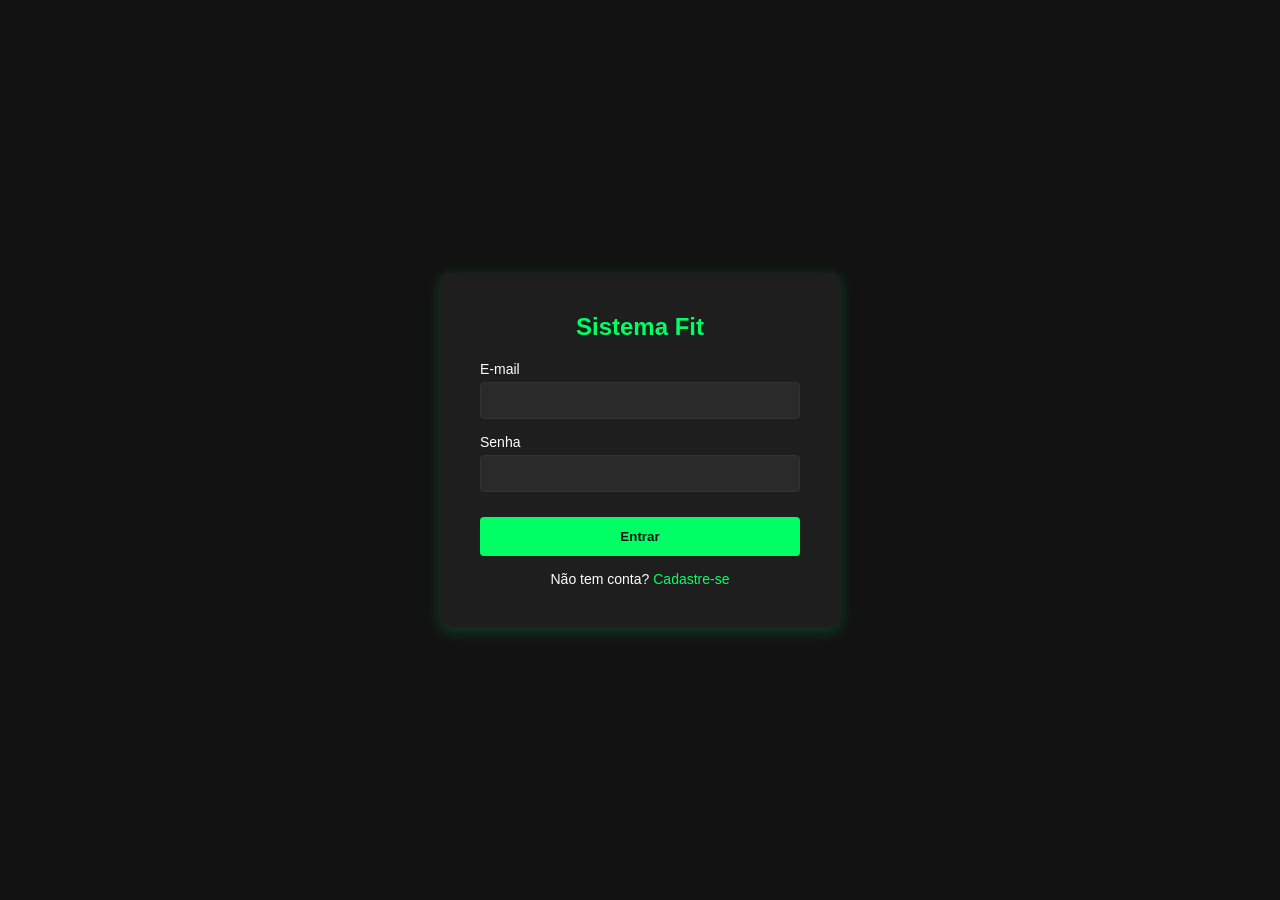
==== index.html @ 92ebaecf "feito o sistema de login" ====
<!DOCTYPE html>
<html lang="pt-BR">
<head>
  <meta charset="UTF-8">
  <title>Academia - Login</title>
  <link rel="stylesheet" href="style.css">
  <!-- Puxando o JavaScript externo -->
  <script src="login.js" defer></script>
</head>
<body>

  <div class="container">
    <h2>Sistema Fit</h2>
    
    <form id="formLogin">
      <div class="form-group">
        <label>E-mail</label>
        <input type="email" id="email" required>
      </div>

      <div class="form-group">
        <label>Senha</label>
        <input type="password" id="senha" required>
      </div>

      <button type="submit">Entrar</button>
    </form>

    <div id="mensagem" class="mensagem"></div>

    <p>Não tem conta? <a href="cadastro.html">Cadastre-se</a></p>
  </div>

</body>
</html>
---- style.css ----
* {
  margin: 0;
  padding: 0;
  box-sizing: border-box;
  font-family: 'Segoe UI', Tahoma, Geneva, Verdana, sans-serif;
}

body {
  background-color: #121212;
  color: #ffffff;
  display: flex;
  justify-content: center;
  align-items: center;
  height: 100vh;
}

.container {
  background-color: #1e1e1e;
  padding: 40px;
  border-radius: 8px;
  box-shadow: 0 4px 15px rgba(0, 255, 100, 0.2);
  width: 100%;
  max-width: 400px;
}

h2 {
  text-align: center;
  margin-bottom: 20px;
  color: #00ff64; /* Verde Neon */
}

.form-group {
  margin-bottom: 15px;
}

label {
  display: block;
  margin-bottom: 5px;
  font-size: 14px;
}

input[type="text"],
input[type="email"],
input[type="password"],
select {
  width: 100%;
  padding: 10px;
  border: 1px solid #333;
  border-radius: 4px;
  background-color: #2a2a2a;
  color: white;
}

button {
  width: 100%;
  padding: 12px;
  background-color: #00ff64;
  color: #121212;
  border: none;
  border-radius: 4px;
  font-weight: bold;
  cursor: pointer;
  margin-top: 10px;
  transition: 0.3s;
}

button:hover {
  background-color: #00cc50;
}

p {
  text-align: center;
  margin-top: 15px;
  font-size: 14px;
}

a {
  color: #00ff64;
  text-decoration: none;
}

a:hover {
  text-decoration: underline;
}

.mensagem {
  text-align: center;
  margin-top: 10px;
  font-weight: bold;
}
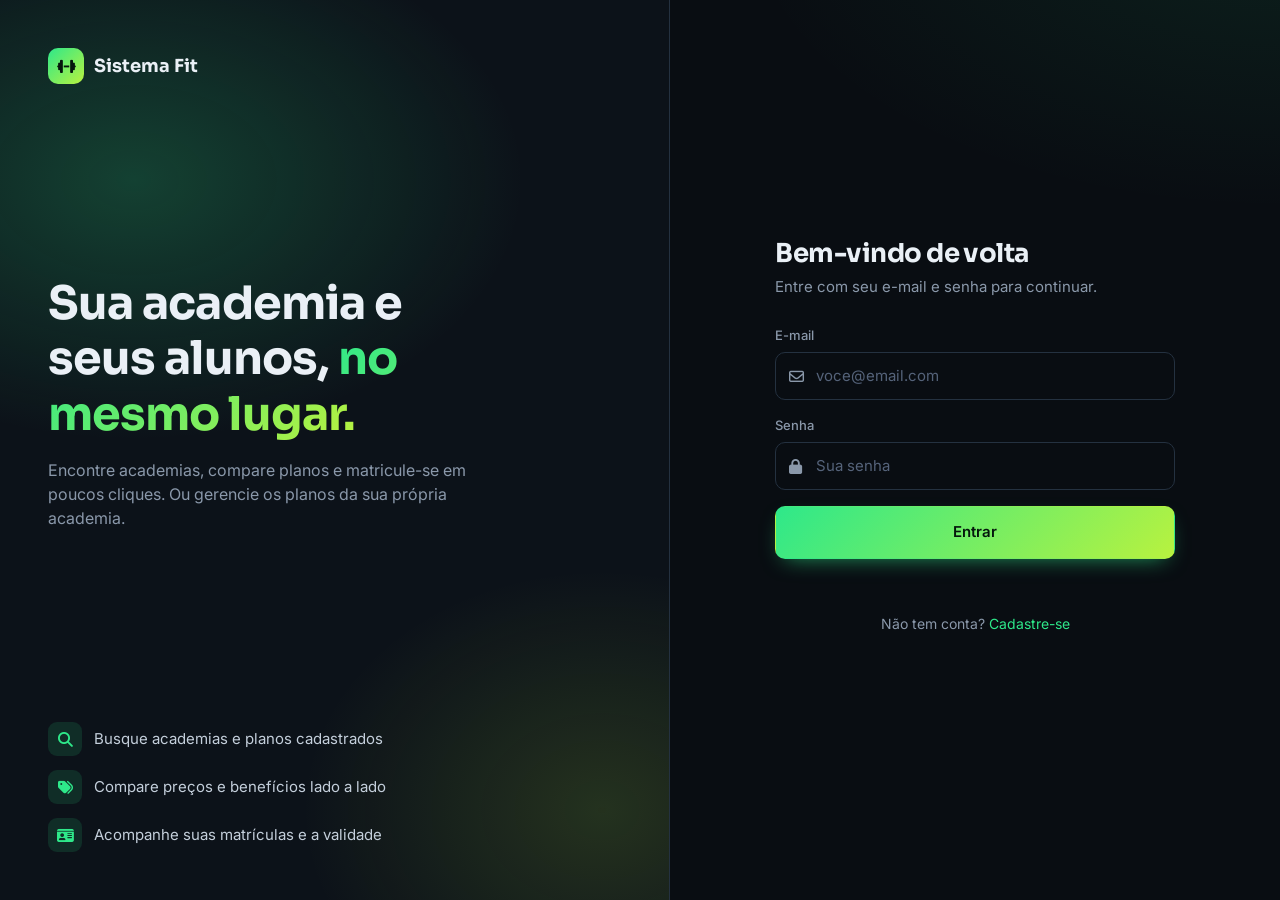
==== commit 39c90e52: "projeto atualizado" ====
--- a/index.html
+++ b/index.html
@@ -2,34 +2,71 @@
 <html lang="pt-BR">
 <head>
   <meta charset="UTF-8">
-  <title>Academia - Login</title>
+  <meta name="viewport" content="width=device-width, initial-scale=1.0">
+  <title>Sistema Fit - Login</title>
+  <link href="https://fonts.googleapis.com/css2?family=Inter:wght@400;500;600;700&family=Sora:wght@600;700&display=swap" rel="stylesheet">
+  <link rel="stylesheet" href="https://cdnjs.cloudflare.com/ajax/libs/font-awesome/6.5.1/css/all.min.css">
   <link rel="stylesheet" href="style.css">
   <!-- Puxando o JavaScript externo -->
   <script src="login.js" defer></script>
 </head>
 <body>
 
-  <div class="container">
-    <h2>Sistema Fit</h2>
-    
-    <form id="formLogin">
-      <div class="form-group">
-        <label>E-mail</label>
-        <input type="email" id="email" required>
+  <div class="auth">
+    <aside class="auth-hero">
+      <a class="brand" href="index.html">
+        <span class="brand-mark"><i class="fa-solid fa-dumbbell"></i></span>
+        Sistema Fit
+      </a>
+
+      <div>
+        <h1>Sua academia e seus alunos, <span>no mesmo lugar.</span></h1>
+        <p>Encontre academias, compare planos e matricule-se em poucos cliques. Ou gerencie os planos da sua própria academia.</p>
       </div>
 
-      <div class="form-group">
-        <label>Senha</label>
-        <input type="password" id="senha" required>
+      <ul class="auth-points">
+        <li><i class="fa-solid fa-magnifying-glass"></i> Busque academias e planos cadastrados</li>
+        <li><i class="fa-solid fa-tags"></i> Compare preços e benefícios lado a lado</li>
+        <li><i class="fa-solid fa-id-card"></i> Acompanhe suas matrículas e a validade</li>
+      </ul>
+    </aside>
+
+    <main class="auth-main">
+      <div class="auth-card">
+        <a class="brand" href="index.html">
+          <span class="brand-mark"><i class="fa-solid fa-dumbbell"></i></span>
+          Sistema Fit
+        </a>
+
+        <h2>Bem-vindo de volta</h2>
+        <p>Entre com seu e-mail e senha para continuar.</p>
+
+        <form id="formLogin">
+          <div class="field">
+            <label for="email">E-mail</label>
+            <div class="input-icon">
+              <i class="fa-regular fa-envelope"></i>
+              <input type="email" id="email" placeholder="voce@email.com" autocomplete="email" required>
+            </div>
+          </div>
+
+          <div class="field">
+            <label for="senha">Senha</label>
+            <div class="input-icon">
+              <i class="fa-solid fa-lock"></i>
+              <input type="password" id="senha" placeholder="Sua senha" autocomplete="current-password" required>
+            </div>
+          </div>
+
+          <button type="submit" class="btn btn-primary btn-lg btn-block">Entrar</button>
+        </form>
+
+        <div id="mensagem" class="form-msg" role="status"></div>
+
+        <p class="auth-alt">Não tem conta? <a href="cadastro.html">Cadastre-se</a></p>
       </div>
-
-      <button type="submit">Entrar</button>
-    </form>
-
-    <div id="mensagem" class="mensagem"></div>
-
-    <p>Não tem conta? <a href="cadastro.html">Cadastre-se</a></p>
+    </main>
   </div>
 
 </body>
-</html>+</html>
--- a/style.css
+++ b/style.css
@@ -1,90 +1,1067 @@
-* {
+/* ==========================================================================
+   Sistema Fit — estilos compartilhados por todas as páginas
+   ========================================================================== */
+
+:root {
+  --bg: #090d12;
+  --surface: #111821;
+  --surface-2: #18212c;
+  --surface-3: #202b38;
+  --border: #243140;
+  --border-strong: #34455a;
+  --text: #eaf0f6;
+  --muted: #8a98aa;
+  --accent: #2ee88a;
+  --accent-2: #b8f23f;
+  --accent-ink: #05170d;
+  --accent-soft: rgba(46, 232, 138, 0.12);
+  --danger: #ff6170;
+  --danger-soft: rgba(255, 97, 112, 0.12);
+  --warn: #f6bd4b;
+  --warn-soft: rgba(246, 189, 75, 0.12);
+  --info: #62b0ff;
+  --info-soft: rgba(98, 176, 255, 0.12);
+  --radius: 14px;
+  --radius-sm: 10px;
+  --shadow: 0 18px 40px -18px rgba(0, 0, 0, 0.7);
+  --gradient: linear-gradient(135deg, var(--accent) 0%, var(--accent-2) 100%);
+  --font: 'Inter', 'Segoe UI', system-ui, sans-serif;
+  --font-display: 'Sora', 'Inter', 'Segoe UI', system-ui, sans-serif;
+}
+
+*,
+*::before,
+*::after {
   margin: 0;
   padding: 0;
   box-sizing: border-box;
-  font-family: 'Segoe UI', Tahoma, Geneva, Verdana, sans-serif;
+}
+
+[hidden] {
+  display: none !important;
 }
 
 body {
-  background-color: #121212;
-  color: #ffffff;
-  display: flex;
+  min-height: 100vh;
+  font-family: var(--font);
+  font-size: 15px;
+  line-height: 1.5;
+  color: var(--text);
+  background:
+    radial-gradient(900px 500px at 100% -10%, rgba(46, 232, 138, 0.09), transparent 60%),
+    radial-gradient(700px 500px at -10% 110%, rgba(98, 176, 255, 0.07), transparent 60%),
+    var(--bg);
+  background-attachment: fixed;
+  -webkit-font-smoothing: antialiased;
+}
+
+h1, h2, h3, h4 {
+  font-family: var(--font-display);
+  line-height: 1.2;
+  letter-spacing: -0.02em;
+}
+
+a {
+  color: var(--accent);
+  text-decoration: none;
+}
+
+a:hover {
+  text-decoration: underline;
+}
+
+button, input, select, textarea {
+  font: inherit;
+  color: inherit;
+}
+
+:focus-visible {
+  outline: 2px solid var(--accent);
+  outline-offset: 2px;
+}
+
+mark {
+  background: var(--accent-soft);
+  color: var(--accent);
+  border-radius: 4px;
+  padding: 0 2px;
+}
+
+h1 > i, h2 > i, h3 > i { margin-right: 8px; }
+
+.muted { color: var(--muted); }
+.small { font-size: 13px; }
+.center { text-align: center; }
+
+/* --- Marca ---------------------------------------------------------------- */
+
+.brand {
+  display: inline-flex;
+  align-items: center;
+  gap: 10px;
+  font-family: var(--font-display);
+  font-weight: 700;
+  font-size: 18px;
+  color: var(--text);
+}
+
+.brand:hover { text-decoration: none; }
+
+.brand-mark {
+  display: grid;
+  place-items: center;
+  width: 36px;
+  height: 36px;
+  border-radius: 10px;
+  background: var(--gradient);
+  color: var(--accent-ink);
+  font-size: 15px;
+}
+
+.brand small {
+  display: block;
+  font-family: var(--font);
+  font-weight: 500;
+  font-size: 12px;
+  color: var(--muted);
+  letter-spacing: 0;
+}
+
+/* --- Botões --------------------------------------------------------------- */
+
+.btn {
+  display: inline-flex;
+  align-items: center;
   justify-content: center;
-  align-items: center;
-  height: 100vh;
-}
-
-.container {
-  background-color: #1e1e1e;
-  padding: 40px;
+  gap: 8px;
+  padding: 11px 18px;
+  border: 1px solid transparent;
+  border-radius: var(--radius-sm);
+  font-weight: 600;
+  font-size: 14px;
+  cursor: pointer;
+  white-space: nowrap;
+  transition: transform 0.15s, background 0.15s, border-color 0.15s, box-shadow 0.15s, opacity 0.15s;
+}
+
+.btn:hover { text-decoration: none; }
+.btn:active { transform: scale(0.98); }
+.btn:disabled { opacity: 0.55; cursor: not-allowed; transform: none; }
+
+.btn-primary {
+  background: var(--gradient);
+  color: var(--accent-ink);
+  box-shadow: 0 8px 22px -10px rgba(46, 232, 138, 0.7);
+}
+
+.btn-primary:hover:not(:disabled) { box-shadow: 0 10px 28px -8px rgba(46, 232, 138, 0.85); }
+
+.btn-ghost {
+  background: transparent;
+  border-color: var(--border-strong);
+  color: var(--text);
+}
+
+.btn-ghost:hover:not(:disabled) { background: var(--surface-2); }
+
+.btn-danger {
+  background: var(--danger-soft);
+  border-color: rgba(255, 97, 112, 0.35);
+  color: var(--danger);
+}
+
+.btn-danger:hover:not(:disabled) { background: var(--danger); color: #fff; }
+
+.btn-link {
+  padding: 6px 0;
+  background: none;
+  border: none;
+  color: var(--muted);
+}
+
+.btn-link:hover { color: var(--text); }
+
+.btn-sm { padding: 7px 12px; font-size: 13px; border-radius: 8px; }
+.btn-block { width: 100%; }
+.btn-lg { padding: 14px 20px; font-size: 15px; }
+
+.btn-icon {
+  width: 34px;
+  height: 34px;
+  padding: 0;
   border-radius: 8px;
-  box-shadow: 0 4px 15px rgba(0, 255, 100, 0.2);
+}
+
+/* --- Formulários ---------------------------------------------------------- */
+
+.field { margin-bottom: 16px; }
+
+.field label {
+  display: block;
+  margin-bottom: 6px;
+  font-size: 13px;
+  font-weight: 500;
+  color: var(--muted);
+}
+
+.field .hint {
+  margin-top: 6px;
+  font-size: 12px;
+  color: var(--muted);
+}
+
+.input,
+.field input,
+.field select,
+.field textarea {
+  width: 100%;
+  padding: 12px 14px;
+  border: 1px solid var(--border);
+  border-radius: var(--radius-sm);
+  background: var(--bg);
+  color: var(--text);
+  transition: border-color 0.15s, box-shadow 0.15s;
+}
+
+.field textarea { resize: vertical; min-height: 96px; }
+
+.input::placeholder,
+.field input::placeholder,
+.field textarea::placeholder { color: #55637a; }
+
+.input:focus,
+.field input:focus,
+.field select:focus,
+.field textarea:focus {
+  outline: none;
+  border-color: var(--accent);
+  box-shadow: 0 0 0 3px var(--accent-soft);
+}
+
+.field-row {
+  display: grid;
+  grid-template-columns: 1fr 1fr;
+  gap: 12px;
+}
+
+.input-icon { position: relative; }
+
+.input-icon > i {
+  position: absolute;
+  left: 14px;
+  top: 50%;
+  transform: translateY(-50%);
+  color: var(--muted);
+  pointer-events: none;
+}
+
+.input-icon input { padding-left: 40px; }
+
+.form-msg {
+  min-height: 20px;
+  margin-top: 12px;
+  font-size: 14px;
+  font-weight: 500;
+  text-align: center;
+}
+
+.form-msg.ok { color: var(--accent); }
+.form-msg.erro { color: var(--danger); }
+
+/* --- Telas de login / cadastro ------------------------------------------- */
+
+.auth {
+  display: grid;
+  grid-template-columns: 1.1fr 1fr;
+  min-height: 100vh;
+}
+
+.auth-hero {
+  position: relative;
+  display: flex;
+  flex-direction: column;
+  justify-content: space-between;
+  padding: 48px;
+  overflow: hidden;
+  background:
+    radial-gradient(600px 400px at 20% 20%, rgba(46, 232, 138, 0.22), transparent 65%),
+    radial-gradient(500px 400px at 90% 90%, rgba(184, 242, 63, 0.14), transparent 60%),
+    #0c1219;
+  border-right: 1px solid var(--border);
+}
+
+.auth-hero h1 {
+  max-width: 460px;
+  font-size: clamp(32px, 3.6vw, 46px);
+}
+
+.auth-hero h1 span {
+  background: var(--gradient);
+  -webkit-background-clip: text;
+  background-clip: text;
+  color: transparent;
+}
+
+.auth-hero p {
+  max-width: 420px;
+  margin-top: 16px;
+  color: var(--muted);
+  font-size: 16px;
+}
+
+.auth-points {
+  display: grid;
+  gap: 14px;
+  list-style: none;
+}
+
+.auth-points li {
+  display: flex;
+  align-items: center;
+  gap: 12px;
+  color: #c4cfdb;
+}
+
+.auth-points i {
+  display: grid;
+  place-items: center;
+  width: 34px;
+  height: 34px;
+  border-radius: 9px;
+  background: var(--accent-soft);
+  color: var(--accent);
+}
+
+.auth-main {
+  display: flex;
+  align-items: center;
+  justify-content: center;
+  padding: 32px 20px;
+}
+
+.auth-card {
   width: 100%;
   max-width: 400px;
 }
 
-h2 {
+.auth-card h2 { font-size: 26px; }
+.auth-card > p { margin: 6px 0 28px; color: var(--muted); }
+.auth-card .auth-alt { margin-top: 22px; text-align: center; color: var(--muted); font-size: 14px; }
+.auth-card .brand { display: none; margin-bottom: 28px; }
+
+/* Seletor de tipo de conta (cadastro) */
+.choice {
+  display: grid;
+  grid-template-columns: 1fr 1fr;
+  gap: 10px;
+}
+
+.choice label {
+  display: flex;
+  flex-direction: column;
+  gap: 4px;
+  margin: 0;
+  padding: 14px;
+  border: 1px solid var(--border);
+  border-radius: var(--radius-sm);
+  background: var(--bg);
+  color: var(--text);
+  cursor: pointer;
+  transition: border-color 0.15s, background 0.15s;
+}
+
+.choice label i { color: var(--accent); font-size: 18px; margin-bottom: 4px; }
+.choice label strong { font-size: 14px; }
+.choice label span { font-size: 12px; color: var(--muted); }
+.choice input { position: absolute; opacity: 0; pointer-events: none; }
+.choice label:has(input:checked) { border-color: var(--accent); background: var(--accent-soft); }
+.choice label:has(input:focus-visible) { outline: 2px solid var(--accent); outline-offset: 2px; }
+
+/* --- Barra superior dos painéis ------------------------------------------ */
+
+.topbar {
+  position: sticky;
+  top: 0;
+  z-index: 50;
+  display: flex;
+  align-items: center;
+  gap: 24px;
+  padding: 14px 32px;
+  background: rgba(9, 13, 18, 0.82);
+  backdrop-filter: blur(14px);
+  border-bottom: 1px solid var(--border);
+}
+
+.topbar-nav {
+  display: flex;
+  gap: 4px;
+  margin-right: auto;
+}
+
+.topbar-nav button {
+  display: inline-flex;
+  align-items: center;
+  gap: 8px;
+  padding: 8px 14px;
+  border: none;
+  border-radius: 9px;
+  background: transparent;
+  color: var(--muted);
+  font-weight: 500;
+  font-size: 14px;
+  cursor: pointer;
+  transition: background 0.15s, color 0.15s;
+}
+
+.topbar-nav button:hover { color: var(--text); background: var(--surface-2); }
+.topbar-nav button.ativo { color: var(--accent); background: var(--accent-soft); }
+
+.topbar-user {
+  display: flex;
+  align-items: center;
+  gap: 12px;
+  margin-left: auto;
+}
+
+.topbar-nav + .topbar-user { margin-left: 0; }
+
+.user-chip {
+  display: flex;
+  align-items: center;
+  gap: 10px;
+  font-size: 14px;
+  font-weight: 500;
+}
+
+.avatar {
+  display: grid;
+  place-items: center;
+  flex-shrink: 0;
+  width: 44px;
+  height: 44px;
+  border-radius: 12px;
+  background: var(--accent-soft);
+  border: 1px solid rgba(46, 232, 138, 0.25);
+  color: var(--accent);
+  font-family: var(--font-display);
+  font-weight: 700;
+  font-size: 15px;
+}
+
+.avatar-sm { width: 34px; height: 34px; border-radius: 50%; font-size: 12px; }
+.avatar-lg { width: 64px; height: 64px; border-radius: 16px; font-size: 22px; }
+
+/* --- Estrutura da página -------------------------------------------------- */
+
+.page {
+  width: 100%;
+  max-width: 1160px;
+  margin: 0 auto;
+  padding: 36px 24px 72px;
+}
+
+.page-narrow { max-width: 960px; }
+
+.page-head {
+  display: flex;
+  align-items: flex-end;
+  justify-content: space-between;
+  gap: 16px;
+  flex-wrap: wrap;
+  margin-bottom: 24px;
+}
+
+.page-head h1 { font-size: 28px; }
+.page-head p { margin-top: 6px; color: var(--muted); }
+
+.section-title {
+  display: flex;
+  align-items: center;
+  justify-content: space-between;
+  gap: 12px;
+  margin: 36px 0 16px;
+}
+
+.section-title h2 { font-size: 19px; }
+
+.card {
+  background: var(--surface);
+  border: 1px solid var(--border);
+  border-radius: var(--radius);
+  padding: 24px;
+}
+
+.card h2 { font-size: 18px; }
+.card-sub { margin: 4px 0 20px; color: var(--muted); font-size: 14px; }
+
+.grid {
+  display: grid;
+  grid-template-columns: repeat(auto-fill, minmax(290px, 1fr));
+  gap: 18px;
+}
+
+.split {
+  display: grid;
+  grid-template-columns: 380px 1fr;
+  gap: 20px;
+  align-items: start;
+}
+
+/* --- Selos ---------------------------------------------------------------- */
+
+.badge {
+  display: inline-flex;
+  align-items: center;
+  gap: 6px;
+  padding: 4px 10px;
+  border-radius: 999px;
+  background: var(--surface-3);
+  color: #c4cfdb;
+  font-size: 12px;
+  font-weight: 600;
+  white-space: nowrap;
+}
+
+.badge-ok { background: var(--accent-soft); color: var(--accent); }
+.badge-warn { background: var(--warn-soft); color: var(--warn); }
+.badge-danger { background: var(--danger-soft); color: var(--danger); }
+.badge-info { background: var(--info-soft); color: var(--info); }
+
+.chips { display: flex; flex-wrap: wrap; gap: 6px; }
+
+/* --- Indicadores ---------------------------------------------------------- */
+
+.stats {
+  display: grid;
+  grid-template-columns: repeat(auto-fit, minmax(200px, 1fr));
+  gap: 16px;
+  margin-bottom: 24px;
+}
+
+.stat {
+  display: flex;
+  align-items: center;
+  gap: 14px;
+  padding: 18px 20px;
+  background: var(--surface);
+  border: 1px solid var(--border);
+  border-radius: var(--radius);
+}
+
+.stat-icon {
+  display: grid;
+  place-items: center;
+  width: 44px;
+  height: 44px;
+  border-radius: 12px;
+  background: var(--accent-soft);
+  color: var(--accent);
+  font-size: 17px;
+}
+
+.stat-icon.info { background: var(--info-soft); color: var(--info); }
+.stat-icon.warn { background: var(--warn-soft); color: var(--warn); }
+
+.stat span { display: block; font-size: 13px; color: var(--muted); }
+.stat strong { font-family: var(--font-display); font-size: 24px; line-height: 1.2; }
+
+/* --- Busca ---------------------------------------------------------------- */
+
+.hero {
+  padding: 18px 0 8px;
   text-align: center;
+}
+
+.hero h1 { font-size: clamp(28px, 4vw, 40px); }
+
+.hero h1 span {
+  background: var(--gradient);
+  -webkit-background-clip: text;
+  background-clip: text;
+  color: transparent;
+}
+
+.hero p { margin-top: 10px; color: var(--muted); font-size: 16px; }
+
+.search {
+  position: relative;
+  max-width: 640px;
+  margin: 28px auto 0;
+}
+
+.search input {
+  width: 100%;
+  padding: 17px 52px;
+  border: 1px solid var(--border-strong);
+  border-radius: 16px;
+  background: var(--surface);
+  font-size: 16px;
+  box-shadow: var(--shadow);
+  transition: border-color 0.15s, box-shadow 0.15s;
+}
+
+.search input::placeholder { color: #5d6b80; }
+
+.search input:focus {
+  outline: none;
+  border-color: var(--accent);
+  box-shadow: 0 0 0 4px var(--accent-soft), var(--shadow);
+}
+
+.search > i {
+  position: absolute;
+  left: 20px;
+  top: 50%;
+  transform: translateY(-50%);
+  color: var(--muted);
+}
+
+.search-clear {
+  position: absolute;
+  right: 12px;
+  top: 50%;
+  transform: translateY(-50%);
+  width: 32px;
+  height: 32px;
+  border: none;
+  border-radius: 50%;
+  background: var(--surface-3);
+  color: var(--muted);
+  cursor: pointer;
+}
+
+.search-clear:hover { color: var(--text); }
+
+.results-bar {
+  display: flex;
+  align-items: center;
+  justify-content: space-between;
+  min-height: 24px;
+  margin: 32px 0 14px;
+  color: var(--muted);
+  font-size: 14px;
+}
+
+/* --- Cartão de academia --------------------------------------------------- */
+
+.gym-card {
+  display: flex;
+  flex-direction: column;
+  gap: 16px;
+  padding: 20px;
+  background: var(--surface);
+  border: 1px solid var(--border);
+  border-radius: var(--radius);
+  text-align: left;
+  cursor: pointer;
+  transition: transform 0.18s, border-color 0.18s, box-shadow 0.18s;
+}
+
+.gym-card:hover {
+  transform: translateY(-3px);
+  border-color: rgba(46, 232, 138, 0.5);
+  box-shadow: var(--shadow);
+}
+
+.gym-head { display: flex; align-items: center; gap: 12px; min-width: 0; }
+.gym-head > div:nth-child(2) { min-width: 0; flex: 1; }
+.gym-head h3 { font-size: 17px; overflow-wrap: anywhere; }
+.gym-head p { font-size: 13px; color: var(--muted); overflow: hidden; text-overflow: ellipsis; white-space: nowrap; }
+
+.gym-foot {
+  display: flex;
+  align-items: flex-end;
+  justify-content: space-between;
+  gap: 12px;
+  margin-top: auto;
+  padding-top: 16px;
+  border-top: 1px solid var(--border);
+}
+
+.gym-foot div span { display: block; font-size: 12px; color: var(--muted); }
+.gym-foot strong { font-family: var(--font-display); font-size: 19px; }
+
+/* --- Página da academia e planos ----------------------------------------- */
+
+.gym-banner {
+  display: flex;
+  align-items: center;
+  gap: 18px;
+  flex-wrap: wrap;
+  margin: 14px 0 28px;
+  padding: 24px;
+  background:
+    radial-gradient(500px 200px at 0% 0%, rgba(46, 232, 138, 0.14), transparent 70%),
+    var(--surface);
+  border: 1px solid var(--border);
+  border-radius: var(--radius);
+}
+
+.gym-banner h1 { font-size: 26px; }
+.gym-banner .meta { display: flex; flex-wrap: wrap; gap: 6px 18px; margin-top: 6px; color: var(--muted); font-size: 14px; }
+.gym-banner .meta i { margin-right: 6px; }
+
+.notice {
+  display: flex;
+  align-items: flex-start;
+  gap: 12px;
   margin-bottom: 20px;
-  color: #00ff64; /* Verde Neon */
-}
-
-.form-group {
-  margin-bottom: 15px;
-}
-
-label {
-  display: block;
-  margin-bottom: 5px;
+  padding: 14px 16px;
+  border-radius: var(--radius-sm);
+  background: var(--accent-soft);
+  border: 1px solid rgba(46, 232, 138, 0.3);
+  color: #c9f7df;
   font-size: 14px;
 }
 
-input[type="text"],
-input[type="email"],
-input[type="password"],
-select {
+.notice i { margin-top: 3px; color: var(--accent); }
+.notice.info { background: var(--info-soft); border-color: rgba(98, 176, 255, 0.3); color: #cfe5ff; }
+.notice.info i { color: var(--info); }
+
+.plan-card {
+  position: relative;
+  display: flex;
+  flex-direction: column;
+  padding: 24px;
+  background: var(--surface);
+  border: 1px solid var(--border);
+  border-radius: var(--radius);
+  transition: transform 0.18s, border-color 0.18s;
+}
+
+.plan-card:hover { transform: translateY(-3px); border-color: var(--border-strong); }
+
+.plan-card.destaque {
+  border-color: var(--accent);
+  box-shadow: 0 0 0 1px var(--accent), 0 20px 44px -24px rgba(46, 232, 138, 0.6);
+}
+
+.plan-card.inativo { opacity: 0.6; }
+
+.plan-flag {
+  position: absolute;
+  top: -11px;
+  left: 20px;
+  padding: 3px 10px;
+  border-radius: 999px;
+  background: var(--gradient);
+  color: var(--accent-ink);
+  font-size: 11px;
+  font-weight: 700;
+  text-transform: uppercase;
+  letter-spacing: 0.04em;
+}
+
+.plan-card h3 { margin-top: 12px; font-size: 19px; overflow-wrap: anywhere; }
+
+.price {
+  display: flex;
+  align-items: baseline;
+  gap: 6px;
+  margin-top: 14px;
+}
+
+.price strong { font-family: var(--font-display); font-size: 32px; letter-spacing: -0.03em; }
+.price span { color: var(--muted); font-size: 14px; }
+
+.benefits {
+  display: grid;
+  gap: 9px;
+  margin: 18px 0 22px;
+  padding-top: 18px;
+  border-top: 1px solid var(--border);
+  list-style: none;
+  font-size: 14px;
+  color: #c4cfdb;
+}
+
+.benefits li { display: flex; gap: 10px; overflow-wrap: anywhere; }
+.benefits i { margin-top: 4px; color: var(--accent); font-size: 12px; }
+
+.plan-card .btn { margin-top: auto; }
+.plan-actions { display: flex; gap: 8px; margin-top: auto; }
+.plan-actions .btn { flex: 1; margin-top: 0; }
+.plan-actions .btn-icon { flex: 0 0 34px; }
+
+/* --- Listas (matrículas) -------------------------------------------------- */
+
+.list { display: grid; gap: 14px; }
+
+.list-item {
+  display: flex;
+  align-items: center;
+  gap: 16px;
+  flex-wrap: wrap;
+  padding: 18px 20px;
+  background: var(--surface);
+  border: 1px solid var(--border);
+  border-radius: var(--radius);
+}
+
+.list-item .info { flex: 1; min-width: 220px; }
+.list-item h3 { font-size: 16px; }
+.list-item .meta { display: flex; flex-wrap: wrap; gap: 4px 16px; margin-top: 6px; color: var(--muted); font-size: 13px; }
+.list-item .meta i { margin-right: 5px; }
+.list-item .actions { display: flex; align-items: center; gap: 10px; }
+
+/* --- Tabelas -------------------------------------------------------------- */
+
+.table-wrap {
+  background: var(--surface);
+  border: 1px solid var(--border);
+  border-radius: var(--radius);
+  overflow-x: auto;
+}
+
+.table-head {
+  display: flex;
+  align-items: center;
+  justify-content: space-between;
+  gap: 12px;
+  flex-wrap: wrap;
+  padding: 16px 20px;
+  border-bottom: 1px solid var(--border);
+}
+
+.table-head h2 { font-size: 17px; }
+.table-head .input-icon { width: 260px; max-width: 100%; }
+.table-head .input { padding-top: 9px; padding-bottom: 9px; }
+
+table { width: 100%; border-collapse: collapse; text-align: left; }
+th, td { padding: 14px 20px; border-bottom: 1px solid var(--border); font-size: 14px; white-space: nowrap; }
+th { color: var(--muted); font-size: 12px; font-weight: 600; text-transform: uppercase; letter-spacing: 0.05em; }
+tbody tr:last-child td { border-bottom: none; }
+tbody tr:hover { background: var(--surface-2); }
+td .who { display: flex; align-items: center; gap: 10px; }
+
+/* --- Estados: vazio, erro, carregando ------------------------------------ */
+
+.empty {
+  grid-column: 1 / -1;
+  padding: 48px 20px;
+  border: 1px dashed var(--border-strong);
+  border-radius: var(--radius);
+  text-align: center;
+  color: var(--muted);
+}
+
+.empty i { margin-bottom: 14px; font-size: 30px; color: var(--border-strong); }
+.empty h3 { margin-bottom: 6px; color: var(--text); font-size: 17px; }
+.empty .btn { margin-top: 16px; }
+td.empty { border: none; border-radius: 0; }
+
+.skeleton {
+  border-radius: var(--radius);
+  background: linear-gradient(100deg, var(--surface) 30%, var(--surface-2) 50%, var(--surface) 70%);
+  background-size: 200% 100%;
+  animation: brilho 1.3s linear infinite;
+}
+
+.skeleton.gym { height: 190px; }
+.skeleton.plan { height: 300px; }
+.skeleton.row { height: 84px; }
+
+@keyframes brilho {
+  to { background-position: -200% 0; }
+}
+
+.spinner {
+  width: 46px;
+  height: 46px;
+  margin: 0 auto 18px;
+  border: 4px solid var(--surface-3);
+  border-top-color: var(--accent);
+  border-radius: 50%;
+  animation: girar 0.8s linear infinite;
+}
+
+@keyframes girar {
+  to { transform: rotate(360deg); }
+}
+
+/* --- Modal ---------------------------------------------------------------- */
+
+.modal {
+  position: fixed;
+  inset: 0;
+  z-index: 100;
+  display: flex;
+  align-items: center;
+  justify-content: center;
+  padding: 20px;
+  background: rgba(3, 6, 10, 0.78);
+  backdrop-filter: blur(4px);
+  overflow-y: auto;
+}
+
+.modal-box {
   width: 100%;
-  padding: 10px;
-  border: 1px solid #333;
-  border-radius: 4px;
-  background-color: #2a2a2a;
-  color: white;
-}
-
-button {
-  width: 100%;
-  padding: 12px;
-  background-color: #00ff64;
-  color: #121212;
-  border: none;
-  border-radius: 4px;
-  font-weight: bold;
+  max-width: 460px;
+  margin: auto;
+  padding: 26px;
+  background: var(--surface);
+  border: 1px solid var(--border-strong);
+  border-radius: 18px;
+  box-shadow: var(--shadow);
+  animation: subir 0.2s ease-out;
+}
+
+@keyframes subir {
+  from { opacity: 0; transform: translateY(12px); }
+}
+
+.modal-head {
+  display: flex;
+  align-items: center;
+  justify-content: space-between;
+  gap: 12px;
+  margin-bottom: 18px;
+}
+
+.modal-head h3 { font-size: 19px; }
+.modal-actions { display: flex; gap: 10px; margin-top: 22px; }
+.modal-actions .btn { flex: 1; }
+
+.summary {
+  margin-bottom: 20px;
+  padding: 16px;
+  background: var(--bg);
+  border: 1px solid var(--border);
+  border-radius: var(--radius-sm);
+}
+
+.summary-row {
+  display: flex;
+  justify-content: space-between;
+  gap: 12px;
+  font-size: 14px;
+  color: var(--muted);
+}
+
+.summary-row + .summary-row { margin-top: 8px; }
+.summary-row strong { color: var(--text); text-align: right; overflow-wrap: anywhere; }
+
+.summary-row.total {
+  margin-top: 12px;
+  padding-top: 12px;
+  border-top: 1px solid var(--border);
+  color: var(--text);
+  font-weight: 600;
+}
+
+.summary-row.total strong { font-family: var(--font-display); font-size: 20px; color: var(--accent); }
+
+.pay-tabs {
+  display: grid;
+  grid-template-columns: repeat(3, 1fr);
+  gap: 8px;
+  margin-bottom: 18px;
+}
+
+.pay-tabs button {
+  display: flex;
+  flex-direction: column;
+  align-items: center;
+  gap: 6px;
+  padding: 12px 6px;
+  border: 1px solid var(--border);
+  border-radius: var(--radius-sm);
+  background: var(--bg);
+  color: var(--muted);
+  font-size: 13px;
+  font-weight: 600;
   cursor: pointer;
-  margin-top: 10px;
-  transition: 0.3s;
-}
-
-button:hover {
-  background-color: #00cc50;
-}
-
-p {
-  text-align: center;
-  margin-top: 15px;
+  transition: border-color 0.15s, color 0.15s, background 0.15s;
+}
+
+.pay-tabs button i { font-size: 18px; }
+.pay-tabs button.ativo { border-color: var(--accent); background: var(--accent-soft); color: var(--accent); }
+
+.pay-info {
+  padding: 14px;
+  border-radius: var(--radius-sm);
+  background: var(--bg);
+  border: 1px dashed var(--border-strong);
+  color: var(--muted);
   font-size: 14px;
 }
 
-a {
-  color: #00ff64;
-  text-decoration: none;
-}
-
-a:hover {
-  text-decoration: underline;
-}
-
-.mensagem {
-  text-align: center;
-  margin-top: 10px;
-  font-weight: bold;
-}+.demo-note {
+  display: flex;
+  gap: 8px;
+  margin-top: 14px;
+  font-size: 12px;
+  color: var(--muted);
+}
+
+.demo-note i { margin-top: 2px; color: var(--warn); }
+
+.modal-state { padding: 18px 0 4px; text-align: center; }
+.modal-state h3 { font-size: 20px; }
+.modal-state p { margin-top: 8px; color: var(--muted); }
+
+.check {
+  display: grid;
+  place-items: center;
+  width: 64px;
+  height: 64px;
+  margin: 0 auto 18px;
+  border-radius: 50%;
+  background: var(--gradient);
+  color: var(--accent-ink);
+  font-size: 26px;
+}
+
+/* --- Avisos flutuantes ---------------------------------------------------- */
+
+.toasts {
+  position: fixed;
+  right: 20px;
+  bottom: 20px;
+  z-index: 200;
+  display: grid;
+  gap: 10px;
+  max-width: min(360px, calc(100vw - 40px));
+}
+
+.toast {
+  display: flex;
+  align-items: flex-start;
+  gap: 10px;
+  padding: 13px 16px;
+  background: var(--surface-2);
+  border: 1px solid var(--border-strong);
+  border-left: 3px solid var(--accent);
+  border-radius: var(--radius-sm);
+  box-shadow: var(--shadow);
+  font-size: 14px;
+  animation: subir 0.2s ease-out;
+}
+
+.toast i { margin-top: 3px; color: var(--accent); }
+.toast.erro { border-left-color: var(--danger); }
+.toast.erro i { color: var(--danger); }
+
+/* --- Telas menores -------------------------------------------------------- */
+
+@media (max-width: 900px) {
+  .auth { grid-template-columns: 1fr; }
+  .auth-hero { display: none; }
+  .auth-card .brand { display: inline-flex; }
+  .split { grid-template-columns: 1fr; }
+}
+
+@media (max-width: 680px) {
+  .topbar { flex-wrap: wrap; gap: 12px; padding: 12px 16px; }
+  .topbar-nav { order: 3; width: 100%; margin: 0; }
+  .topbar-nav button { flex: 1; justify-content: center; }
+  .topbar-nav + .topbar-user { margin-left: auto; }
+  .user-chip span { display: none; }
+  .page { padding: 24px 16px 56px; }
+  .grid { grid-template-columns: 1fr; }
+  .field-row { grid-template-columns: 1fr; }
+}
+
+@media (prefers-reduced-motion: reduce) {
+  *, *::before, *::after { animation: none !important; transition: none !important; }
+}
